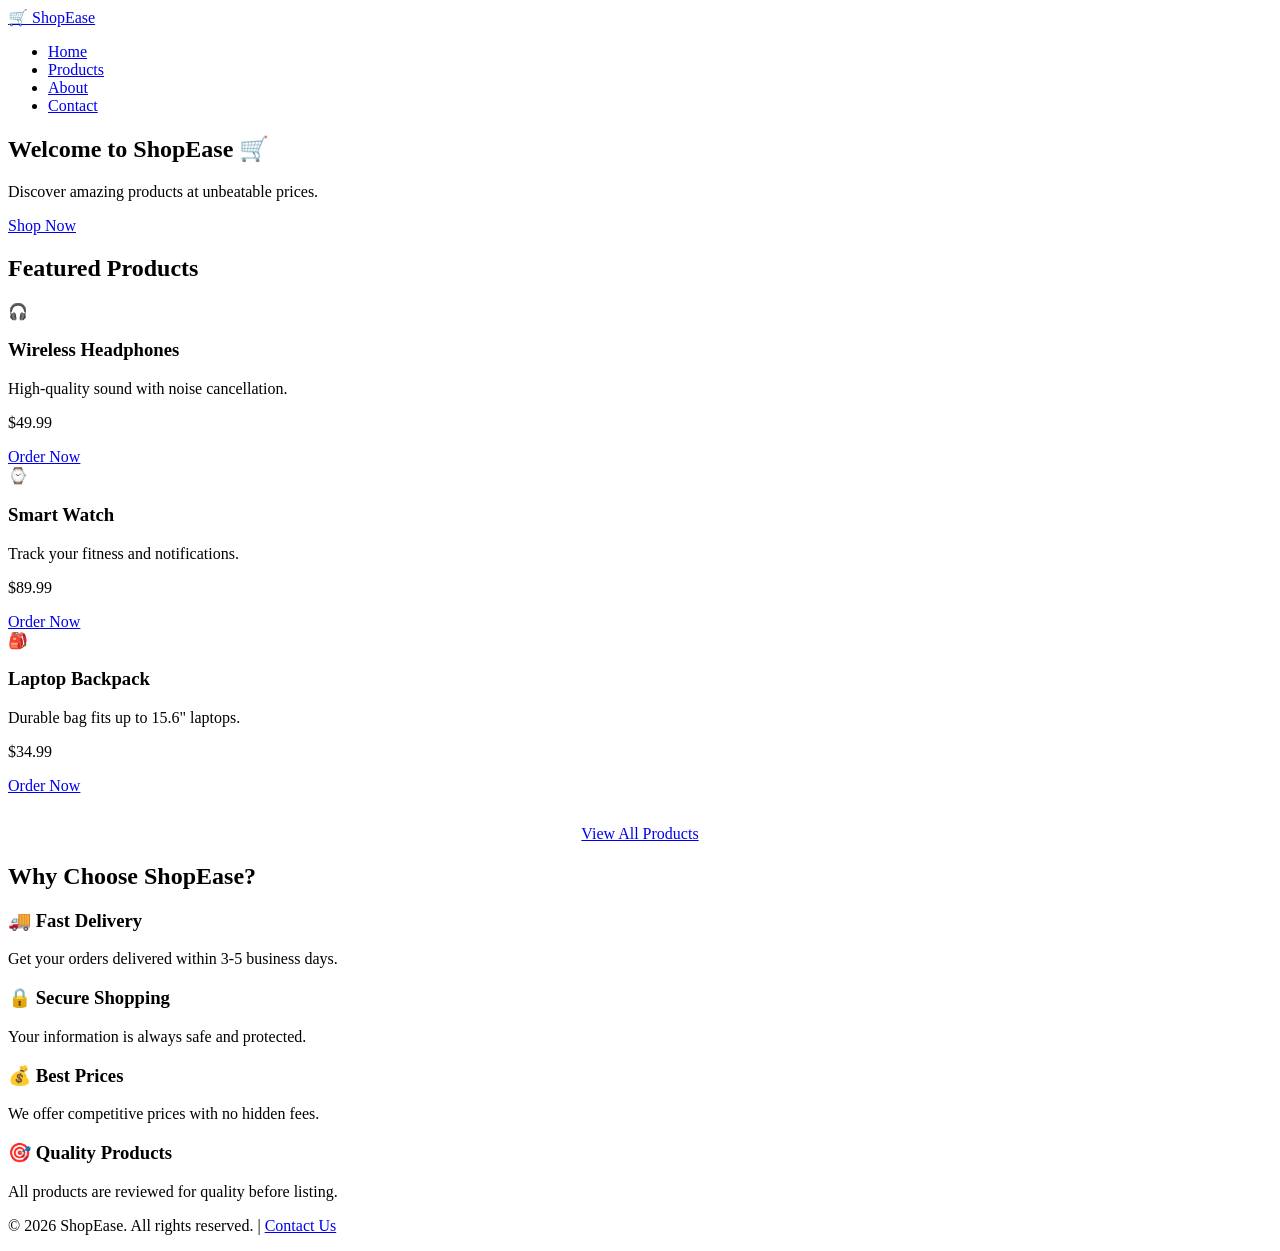
==== index.html @ ed9335c4 "Add files via upload" ====
<!DOCTYPE html>
<html lang="en">
<head>
    <meta charset="UTF-8">
    <meta name="viewport" content="width=device-width, initial-scale=1.0">
    <title>ShopEase - Home</title>
    <link rel="stylesheet" href="css/style.css">
</head>
<body>

<nav>
    <a href="index.html" class="logo">🛒 ShopEase</a>
    <ul>
        <li><a href="index.html" class="active">Home</a></li>
        <li><a href="products.html">Products</a></li>
        <li><a href="about.html">About</a></li>
        <li><a href="contact.html">Contact</a></li>
    </ul>
</nav>

<section class="hero">
    <h1>Welcome to ShopEase 🛒</h1>
    <p>Discover amazing products at unbeatable prices.</p>
    <a href="products.html" class="btn">Shop Now</a>
</section>

<div class="container">
    <div class="section-title-wrapper">
        <h2 class="section-title">Featured Products</h2>
    </div>
    <div class="products-grid">
        <div class="product-card">
            <div class="no-image">🎧</div>
            <div class="card-body">
                <h3>Wireless Headphones</h3>
                <p class="description">High-quality sound with noise cancellation.</p>
                <p class="price">$49.99</p>
                <a href="order.html?id=1&name=Wireless+Headphones&price=49.99" class="btn">Order Now</a>
            </div>
        </div>
        <div class="product-card">
            <div class="no-image">⌚</div>
            <div class="card-body">
                <h3>Smart Watch</h3>
                <p class="description">Track your fitness and notifications.</p>
                <p class="price">$89.99</p>
                <a href="order.html?id=2&name=Smart+Watch&price=89.99" class="btn">Order Now</a>
            </div>
        </div>
        <div class="product-card">
            <div class="no-image">🎒</div>
            <div class="card-body">
                <h3>Laptop Backpack</h3>
                <p class="description">Durable bag fits up to 15.6" laptops.</p>
                <p class="price">$34.99</p>
                <a href="order.html?id=3&name=Laptop+Backpack&price=34.99" class="btn">Order Now</a>
            </div>
        </div>
    </div>
    <div style="text-align:center; margin-top:30px;">
        <a href="products.html" class="btn">View All Products</a>
    </div>
</div>

<div class="container">
    <div class="section-title-wrapper">
        <h2 class="section-title">Why Choose ShopEase?</h2>
    </div>
    <div class="about-values">
        <div class="value-card"><h3>🚚 Fast Delivery</h3><p>Get your orders delivered within 3-5 business days.</p></div>
        <div class="value-card"><h3>🔒 Secure Shopping</h3><p>Your information is always safe and protected.</p></div>
        <div class="value-card"><h3>💰 Best Prices</h3><p>We offer competitive prices with no hidden fees.</p></div>
        <div class="value-card"><h3>🎯 Quality Products</h3><p>All products are reviewed for quality before listing.</p></div>
    </div>
</div>

<footer>
    <p>&copy; 2026 ShopEase. All rights reserved. | <a href="contact.html">Contact Us</a></p>
</footer>

</body>
</html>
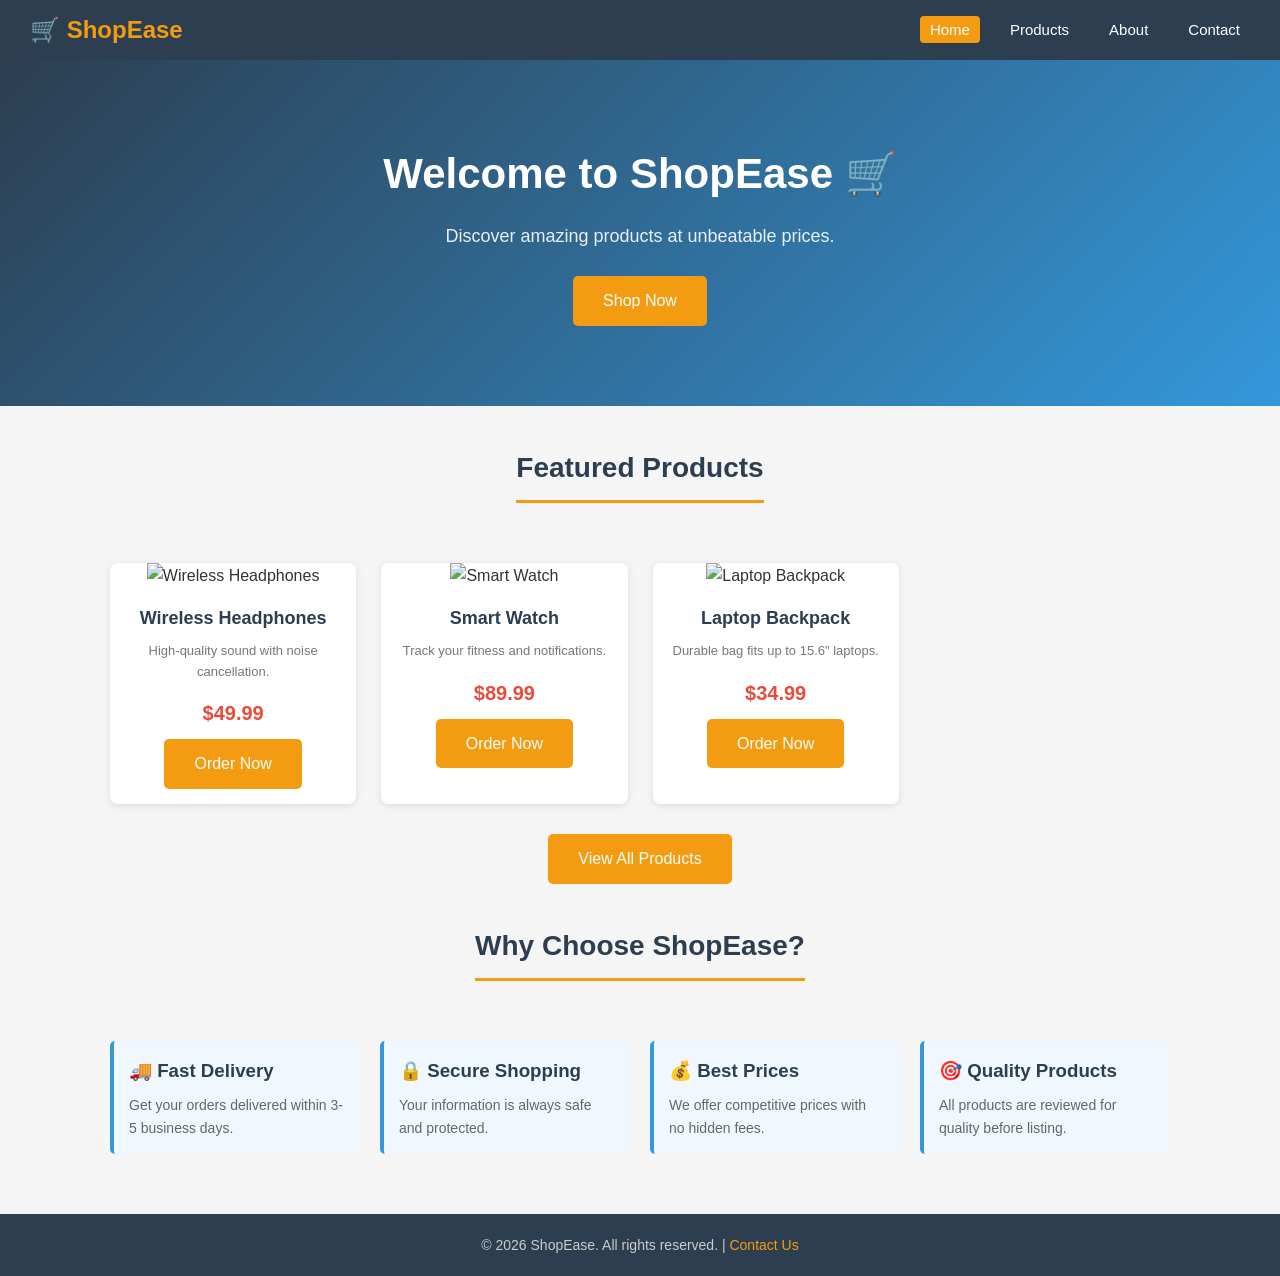
==== commit d7291359: "Add files via upload" ====
--- a/index.html
+++ b/index.html
@@ -29,8 +29,9 @@
         <h2 class="section-title">Featured Products</h2>
     </div>
     <div class="products-grid">
+
         <div class="product-card">
-            <div class="no-image">🎧</div>
+            <img src="https://images.unsplash.com/photo-1505740420928-5e560c06d30e?w=400&h=200&fit=crop" alt="Wireless Headphones">
             <div class="card-body">
                 <h3>Wireless Headphones</h3>
                 <p class="description">High-quality sound with noise cancellation.</p>
@@ -38,8 +39,9 @@
                 <a href="order.html?id=1&name=Wireless+Headphones&price=49.99" class="btn">Order Now</a>
             </div>
         </div>
+
         <div class="product-card">
-            <div class="no-image">⌚</div>
+            <img src="https://images.unsplash.com/photo-1523275335684-37898b6baf30?w=400&h=200&fit=crop" alt="Smart Watch">
             <div class="card-body">
                 <h3>Smart Watch</h3>
                 <p class="description">Track your fitness and notifications.</p>
@@ -47,8 +49,9 @@
                 <a href="order.html?id=2&name=Smart+Watch&price=89.99" class="btn">Order Now</a>
             </div>
         </div>
+
         <div class="product-card">
-            <div class="no-image">🎒</div>
+            <img src="https://images.unsplash.com/photo-1553062407-98eeb64c6a62?w=400&h=200&fit=crop" alt="Laptop Backpack">
             <div class="card-body">
                 <h3>Laptop Backpack</h3>
                 <p class="description">Durable bag fits up to 15.6" laptops.</p>
@@ -56,6 +59,7 @@
                 <a href="order.html?id=3&name=Laptop+Backpack&price=34.99" class="btn">Order Now</a>
             </div>
         </div>
+
     </div>
     <div style="text-align:center; margin-top:30px;">
         <a href="products.html" class="btn">View All Products</a>
--- a/css/style.css
+++ b/css/style.css
@@ -0,0 +1,63 @@
+* { margin: 0; padding: 0; box-sizing: border-box; }
+
+body { font-family: Arial, sans-serif; background-color: #f5f5f5; color: #333; line-height: 1.6; }
+
+nav { background-color: #2c3e50; padding: 0 30px; display: flex; align-items: center; justify-content: space-between; height: 60px; }
+nav .logo { color: #f39c12; font-size: 24px; font-weight: bold; text-decoration: none; }
+nav ul { list-style: none; display: flex; gap: 20px; }
+nav ul li a { color: #ffffff; text-decoration: none; font-size: 15px; padding: 5px 10px; border-radius: 4px; transition: background 0.3s; }
+nav ul li a:hover, nav ul li a.active { background-color: #f39c12; color: #fff; }
+
+.hero { background: linear-gradient(135deg, #2c3e50, #3498db); color: white; text-align: center; padding: 80px 20px; }
+.hero h1 { font-size: 42px; margin-bottom: 15px; }
+.hero p { font-size: 18px; margin-bottom: 25px; opacity: 0.9; }
+
+.btn { display: inline-block; background-color: #f39c12; color: white; padding: 12px 30px; text-decoration: none; border-radius: 5px; font-size: 16px; border: none; cursor: pointer; transition: background 0.3s; }
+.btn:hover { background-color: #e67e22; }
+
+.container { max-width: 1100px; margin: 40px auto; padding: 0 20px; }
+.section-title { text-align: center; font-size: 28px; margin-bottom: 30px; color: #2c3e50; border-bottom: 3px solid #f39c12; padding-bottom: 10px; display: inline-block; }
+.section-title-wrapper { text-align: center; margin-bottom: 30px; }
+
+.products-grid { display: grid; grid-template-columns: repeat(auto-fill, minmax(240px, 1fr)); gap: 25px; }
+.product-card { background: white; border-radius: 8px; box-shadow: 0 2px 8px rgba(0,0,0,0.1); overflow: hidden; text-align: center; transition: transform 0.2s; }
+.product-card:hover { transform: translateY(-4px); }
+.product-card img { width: 100%; height: 200px; object-fit: cover; }
+.product-card .no-image { width: 100%; height: 200px; background-color: #e0e0e0; display: flex; align-items: center; justify-content: center; font-size: 40px; }
+.product-card .card-body { padding: 15px; }
+.product-card h3 { font-size: 18px; margin-bottom: 8px; color: #2c3e50; }
+.product-card .price { color: #e74c3c; font-size: 20px; font-weight: bold; margin-bottom: 10px; }
+.product-card p.description { font-size: 13px; color: #777; margin-bottom: 15px; }
+
+.form-wrapper { background: white; padding: 35px; border-radius: 8px; box-shadow: 0 2px 8px rgba(0,0,0,0.1); max-width: 600px; margin: 0 auto; }
+.form-wrapper h2 { margin-bottom: 20px; color: #2c3e50; border-bottom: 2px solid #f39c12; padding-bottom: 10px; }
+.form-group { margin-bottom: 18px; }
+.form-group label { display: block; margin-bottom: 6px; font-weight: bold; color: #555; }
+.form-group input, .form-group select, .form-group textarea { width: 100%; padding: 10px 12px; border: 1px solid #ccc; border-radius: 5px; font-size: 15px; background: #fafafa; }
+.form-group input:focus, .form-group select:focus, .form-group textarea:focus { outline: none; border-color: #3498db; background: #fff; }
+.form-group textarea { height: 120px; resize: vertical; }
+.form-wrapper .btn { width: 100%; font-size: 16px; padding: 12px; }
+
+.confirmation-box { background: white; border-radius: 8px; box-shadow: 0 2px 8px rgba(0,0,0,0.1); padding: 50px 30px; text-align: center; max-width: 600px; margin: 0 auto; }
+.confirmation-box .icon { font-size: 70px; margin-bottom: 20px; }
+.confirmation-box h2 { color: #27ae60; font-size: 28px; margin-bottom: 15px; }
+.confirmation-box p { font-size: 16px; color: #555; margin-bottom: 10px; }
+.order-summary { background: #f9f9f9; border: 1px solid #eee; border-radius: 6px; padding: 20px; margin: 20px 0; text-align: left; }
+.order-summary p { margin-bottom: 8px; font-size: 15px; }
+.order-summary span { font-weight: bold; color: #2c3e50; }
+
+.about-content { background: white; padding: 35px; border-radius: 8px; box-shadow: 0 2px 8px rgba(0,0,0,0.1); }
+.about-content h2 { color: #2c3e50; margin-bottom: 15px; font-size: 22px; }
+.about-content p { color: #555; margin-bottom: 15px; }
+.about-values { display: grid; grid-template-columns: repeat(auto-fill, minmax(200px, 1fr)); gap: 20px; margin-top: 30px; }
+.value-card { background: #f0f7ff; border-left: 4px solid #3498db; padding: 15px; border-radius: 5px; }
+.value-card h3 { color: #2c3e50; margin-bottom: 8px; }
+.value-card p { font-size: 14px; color: #666; margin: 0; }
+
+.alert { padding: 12px 20px; border-radius: 5px; margin-bottom: 20px; font-size: 15px; }
+.alert-success { background-color: #d4edda; color: #155724; border: 1px solid #c3e6cb; }
+.alert-error { background-color: #f8d7da; color: #721c24; border: 1px solid #f5c6cb; }
+
+footer { background-color: #2c3e50; color: #ccc; text-align: center; padding: 20px; margin-top: 60px; font-size: 14px; }
+footer a { color: #f39c12; text-decoration: none; }
+footer a:hover { text-decoration: underline; }
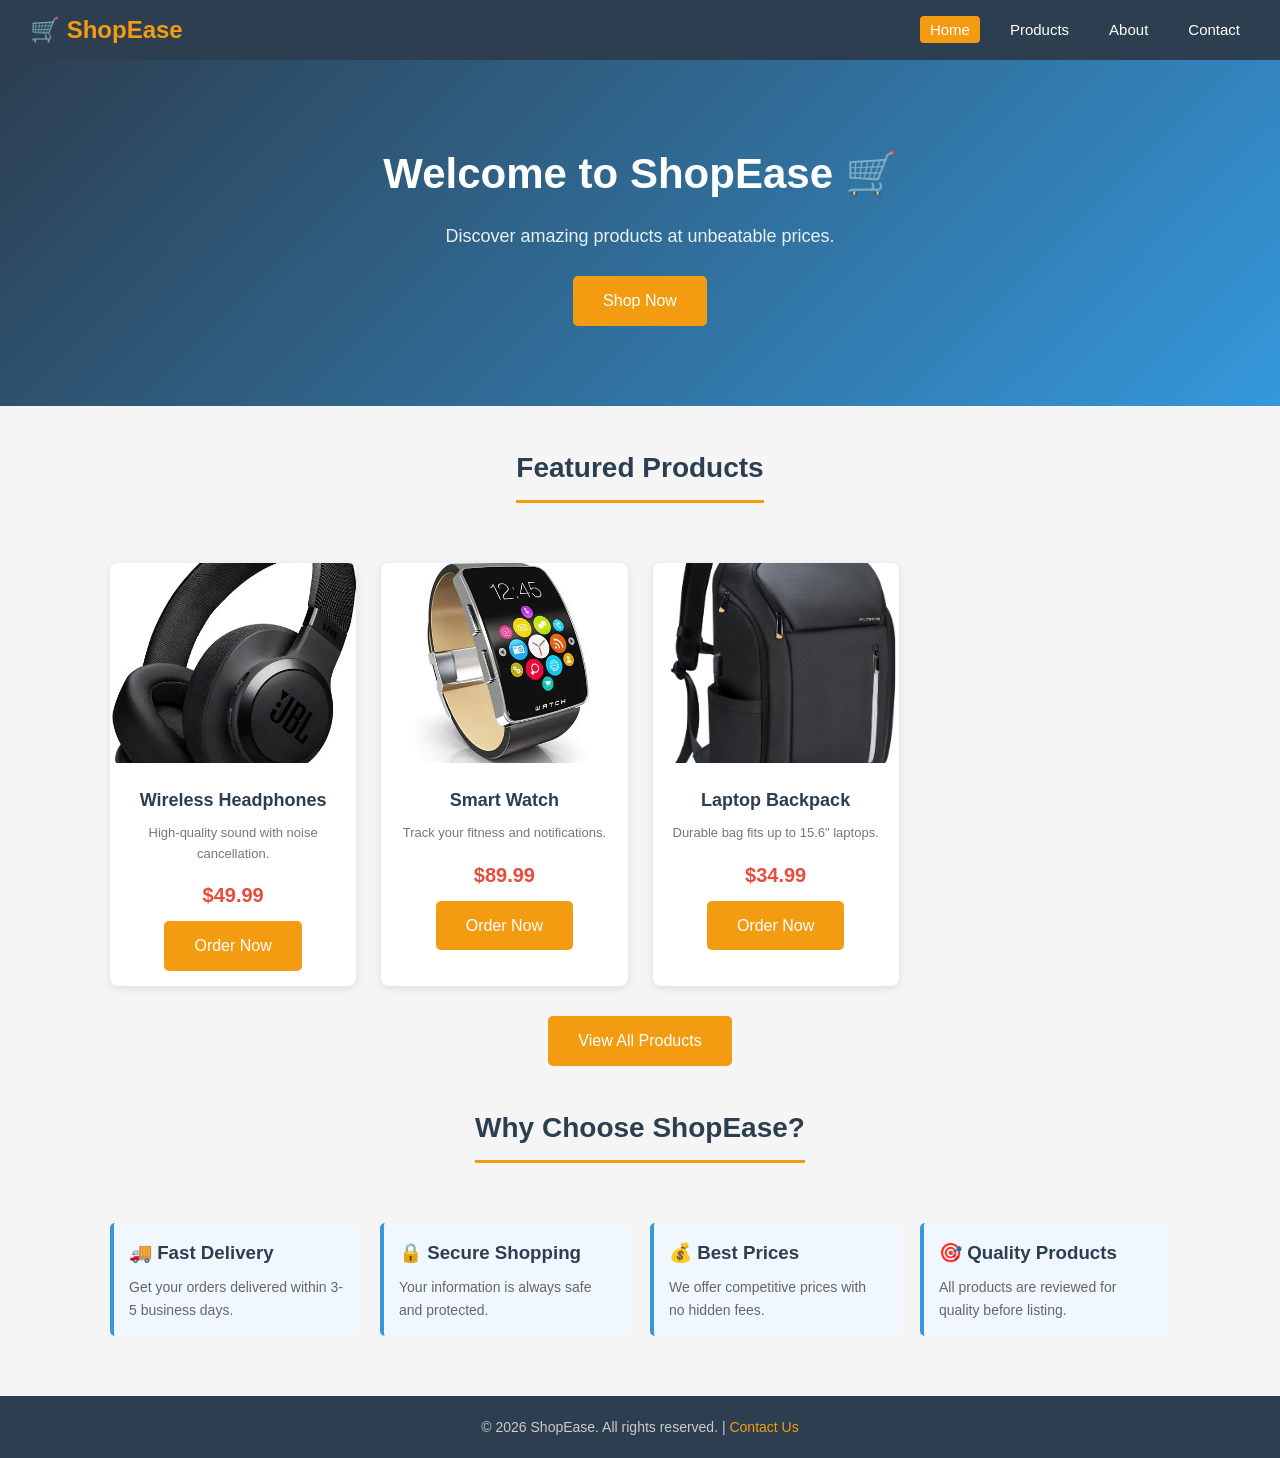
==== commit 7a6e1953: "Add files via upload" ====
--- a/index.html
+++ b/index.html
@@ -31,7 +31,7 @@
     <div class="products-grid">
 
         <div class="product-card">
-            <img src="https://images.unsplash.com/photo-1505740420928-5e560c06d30e?w=400&h=200&fit=crop" alt="Wireless Headphones">
+            <img src="images/headphones.webp" alt="Wireless Headphones">
             <div class="card-body">
                 <h3>Wireless Headphones</h3>
                 <p class="description">High-quality sound with noise cancellation.</p>
@@ -41,7 +41,7 @@
         </div>
 
         <div class="product-card">
-            <img src="https://images.unsplash.com/photo-1523275335684-37898b6baf30?w=400&h=200&fit=crop" alt="Smart Watch">
+            <img src="images/smartwatch.webp" alt="Smart Watch">
             <div class="card-body">
                 <h3>Smart Watch</h3>
                 <p class="description">Track your fitness and notifications.</p>
@@ -51,7 +51,7 @@
         </div>
 
         <div class="product-card">
-            <img src="https://images.unsplash.com/photo-1553062407-98eeb64c6a62?w=400&h=200&fit=crop" alt="Laptop Backpack">
+            <img src="images/backpack.jpg" alt="Laptop Backpack">
             <div class="card-body">
                 <h3>Laptop Backpack</h3>
                 <p class="description">Durable bag fits up to 15.6" laptops.</p>
